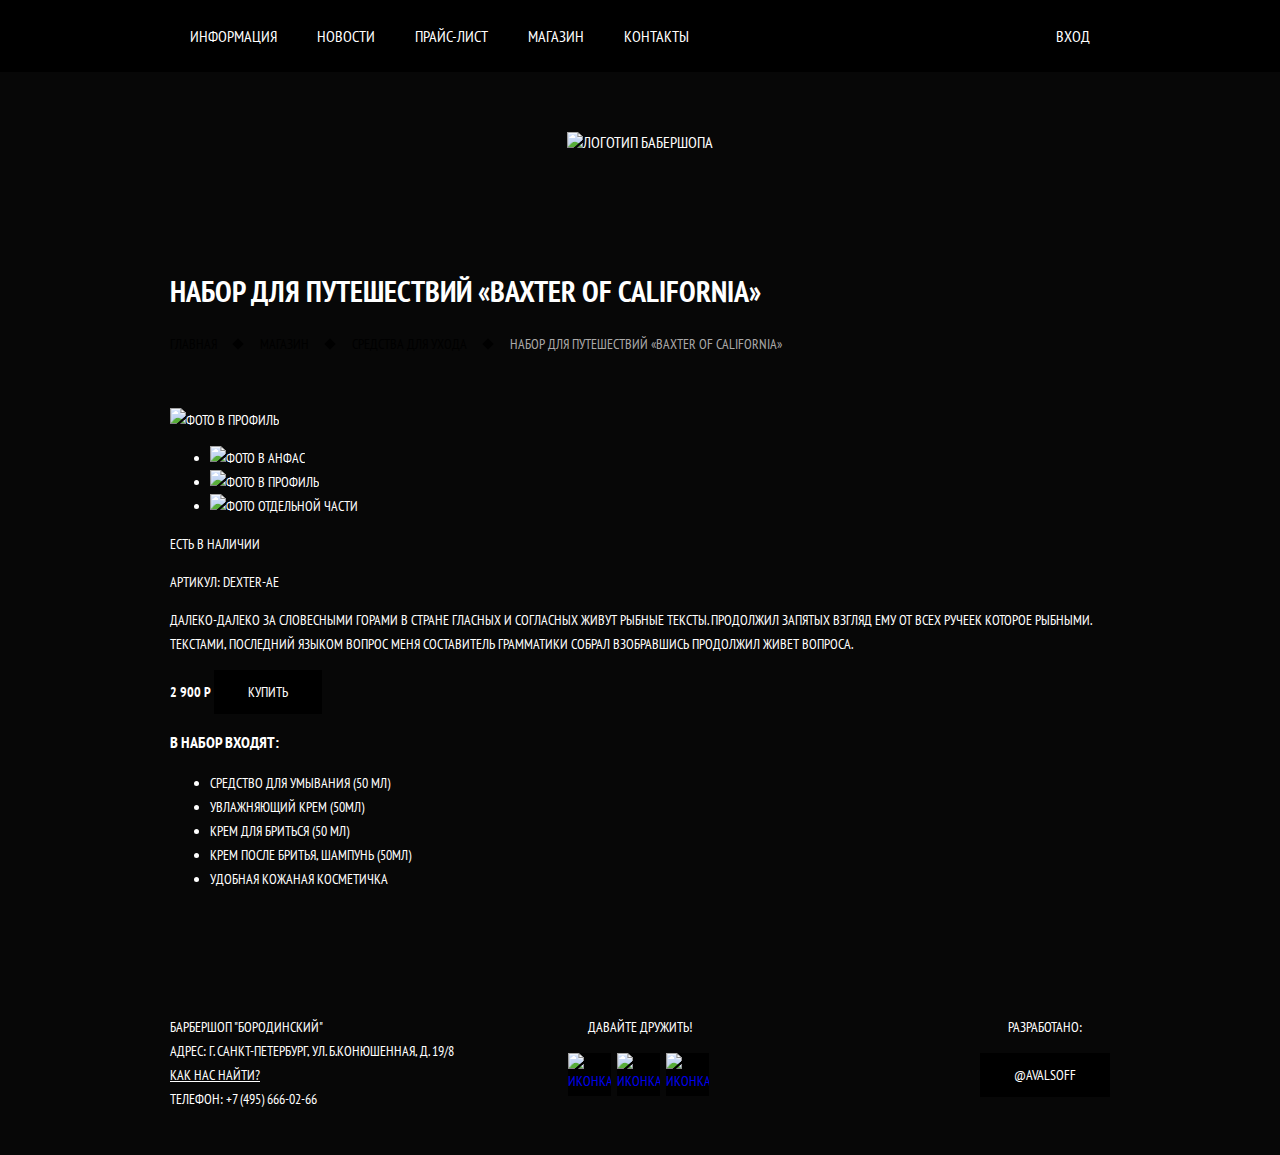
==== item.html @ 16725f1b "Style shop page" ====
<!DOCTYPE html>
<html lang="en">
<head>
  <meta charset="UTF-8">
  <meta name="viewport" content="width=device-width, initial-scale=1.0">
  <meta http-equiv="X-UA-Compatible" content="ie=edge">
  <title>Барбершоп Бородинский</title>
  <link href="https://fonts.googleapis.com/css?family=PT+Sans+Narrow:700&amp;subset=cyrillic" rel="stylesheet">
  <link rel="stylesheet" href="css/normalize.css">
  <link rel="stylesheet" href="css/styles.css">
</head>
<body>
  <header class="main-header"> 
    <nav class="main-nav">
      <a class="main-header__logo"><img class="logo__image" width="371" height="155" src="img/index-logo.svg" alt="Логотип бабершопа "></a>
      <div class="main-nav__top-wrapper">
        <div class="container main-nav__container">
          <ul class="site-nav">
            <li class="site-nav__item"><a class="site-nav__link" href="#">Информация</a></li>
            <li class="site-nav__item"><a class="site-nav__link" href="#">Новости</a></li>
            <li class="site-nav__item"><a class="site-nav__link" href="#">Прайс-лист</a></li>
            <li class="site-nav__item"><a class="site-nav__link" href="#">Магазин</a></li>
            <li class="site-nav__item"><a class="site-nav__link" href="#">Контакты</a></li>
          </ul>
          
          <ul class="user-options">
            <li class="user-options__item"><a href="#" class="user-options__login-button">Вход</a></li>
          </ul>
        </div>
      </div>
    </nav>
  </header> 
  
  <main class="container">
    
    <h1 class="main-heading">Набор для путешествий «Baxter of California»</h1>
    
    <ul class="breadcrumps">
      <li class="breadcrumps__item"><a href="#" class="breadcrumps__link">Главная</a></li>
      <li class="breadcrumps__item"><a href="#" class="breadcrumps__link">Магазин</a></li>
      <li class="breadcrumps__item"><a href="#" class="breadcrumps__link">Средства для ухода</a></li>
      <li class="breadcrumps__item breadcrumps__item--current">Набор для путешествий «Baxter of California»</li>
    </ul>
    
    <section class="product-photos">
      <h2 class="visually-hidden section-heading">Изображения товаров</h2>
      <div class="product-photos__full-photo">
        <img src="img/product-big.jpg" alt="Фото в профиль" width="140" height="149">
      </div>
      <ul class="product-photos__thumb-list">
        <li class="product-photos__thumb">
          <img src="img/product-big.jpg" alt="Фото в анфас" width="140" height="149">
        </li>
        <li class="product-photos__thumb">
          <img src="img/product-big.jpg" alt="Фото в профиль" width="140" height="149">
        </li>
        <li class="product-photos__thumb">
          <img src="img/product-big.jpg" alt="Фото отдельной части" width="140" height="149">
        </li>
      </ul>
    </section>
    
    <section class="product-info">
      <h2 class="visually-hidden section-heading">
        Описание товара
      </h2>
      
      <p class="availability">Есть в наличии</p>
      <p class="vendor-code">Артикул: dexter-ae</p>
      <p class="description">Далеко-далеко за словесными горами в стране гласных и согласных живут рыбные тексты. Продолжил запятых взгляд ему от всех ручеек которое рыбными. Текстами, последний языком вопрос меня составитель грамматики собрал взобравшись продолжил живет вопроса.</p>
      
      <div class="product-info__price">
        <b>2 900 Р</b>
        <a href="#" class="button">Купить</a>
      </div>
      <h3>В набор входят:</h3>
      <ul class="product-includes">
        <li class="product-includes__item">Средство для умывания (50 мл)</li>
        <li class="product-includes__item">Увлажняющий крем (50мл)</li>
        <li class="product-includes__item">Крем для бриться (50 мл)</li>
        <li class="product-includes__item">Крем после бритья, шампунь (50мл)</li>
        <li class="product-includes__item">Удобная кожаная косметичка</li>
      </ul>
    </section>    
    
  </main>
  
  <footer class="main-footer">
    <div class="container main-footer__container">
      <p class="main-footer__contacts">
        Барбершоп "Бородинский" <br>
        Адрес: г. Санкт-Петербург, ул. Б.Конюшенная, д. 19/8 <br>
        <a href="#" class="main-footer__find-us-link">Как нас найти?</a> <br>
        Телефон: <a class="main-footer__tel-link" href="tel:+74956660266">+7 (495) 666-02-66</a>
      </p>
      
      <div class="main-footer__social">
        <p>Давайте дружить!</p>
        <ul class="social-links">
          <li class="social-links__item">
            <a href="#" class="social-links__link">
              <h4 class="visually-hidden">Vkontakte</h4>
              <img src="img/vk.svg" alt="Иконка VK" class="social-links__icon">
            </a>
          </li>
          <li class="social-links__item">
            <a href="#" class="social-links__link">
              <h4 class="visually-hidden">Facebook</h4>
              <img src="img/facebook.svg" alt="Иконка Facebook" class="social-links__icon">
            </a>
          </li>
          <li class="social-links__item">
            <a href="#" class="social-links__link">
              <h4 class="visually-hidden">Instagram</h4>
              <img src="img/instagram.svg" alt="Иконка Instagram" class="social-links__icon">
            </a>
          </li> 
        </ul>
      </div>
      
      <div class="developed-by">
        <div class="developed-by__wrapper">
          <p class="developed-by__text">Разработано:</p>
          <a href="#" class="button button--hover-invert">@Avalsoff</a>
        </div>
      </div>
    </div>
  </footer>
  
  <section class="modal modal-login">
    <h2 class="section-heading modal-login__heading">Личный кабинет</h2>
    <p class="modal-login__text">Введите пожалуйста свой логин и пароль</p>
    <form class="modal-login__form" action="#" method="post">
      <div class="modal-login__form-field">
        <label for="modal-login-login" class="visually-hidden">Логин</label>
        <input type="text" name="login" id="modal-login-login" placeholder="Логин">
      </div>
      <div class="modal-login__form-field">
        <label for="modal-login-pass" class="visually-hidden">Пароль</label>
        <input type="password" name="pass" id="modal-login-pass" placeholder="Пароль">
      </div>
      
      <div class="modal-login__user-help">
        <label class="modal-login__remember" for="modal-login-remember">
          <input type="checkbox" name="remember" id="modal-login-remember" class="visually-hidden">  
          <span class="modal-login__remember-indicator"></span>
          Запомните меня
        </label> 
        <a href="#" class="modal-login__restore">Я забыл пароль!</a>
      </div>
      <button class="button modal-login__submit" type="submit">Войти</button>
      
    </form>
    <button class="modal-close" type="button">
      <span class="visually-hidden">Закрыть</span>
    </button>
  </section>
  
</body>
</html>
---- css/styles.css ----
html {
  box-sizing: border-box;
}

*, *::after, *::before {
  box-sizing: inherit;
}

body {
  margin: 0;
  padding: 0;
  
  background-image: url('../img/background.jpg');
  background-repeat: no-repeat;
  background-color: #070707;
  background-position-x: center;
  background-size: cover;
  
  font-family: 'PT Sans Narrow', Arial, sans-serif;
  font-size: 14px;
  line-height: 24px;
  text-transform: uppercase;
  color: #fff;
}

.container {
  width: 940px;
  margin: 0 auto
}

.visually-hidden:not(:focus):not(:active),
input[type="checkbox"].visually-hidden,
input[type="radio"].visually-hidden {
  position: absolute;
  
  width: 1px;
  height: 1px;
  margin: -1px;
  border: 0;
  padding: 0;
  
  white-space: nowrap;
  
  clip-path: inset(100%);
  clip: rect(0 0 0 0);
  overflow: hidden;
}

.section-heading {
  font-size: 30px;
  line-height: 42px;
}

.button {
  display: inline-block;
  
  padding: 10px 34px;
  border: 0;
  
  text-decoration: none;
  text-transform: uppercase;
  background: #000;
  color: #fff;
  line-height: 24px;
  cursor: pointer;
}

.button:hover {
  background-color: #663d15;
}

.button--hover-invert:hover {
  color: #000;
  background-color: #fff;
}

/*********************** Header ***********************/
.main-nav {
  display: flex;
  flex-direction: column-reverse;
  font-size: 16px;
  line-height: 20px;
}

.main-nav__top-wrapper {
  background-color: #000;
}

.main-nav__container {
  display: flex;
  justify-content: space-between;
}

.site-nav,
.user-options {
  display: flex;
  
  margin: 0;
  padding: 0;
  
  list-style-type: none;
  
}

.site-nav__link {
  display: block;
  
  padding: 26px  20px;
  
  color: #fff;
  text-decoration: none;
}

.site-nav__link:hover {
  background-color: #242424;  
}

.user-options__login-button {
  display: block;
  
  padding: 26px  20px 26px 55px;
  
  position: relative;
  
  color: #fff;
  text-decoration: none;
}

.user-options__login-button::before {
  display: block;
  
  content: url(../img/login.svg);
  
  position: absolute;
  left: 24px;
  top: 29px;
  
  opacity: .3;
}

.user-options__login-button:hover::before {
  opacity: 1;
}

.user-options__login-button:hover {
  background-color: #242424;
}

.main-header__logo {
  margin: 60px auto 68px;
}


/********************* Feautures *********************/
.features {
  margin-bottom: 80px;
}

.features__list {
  display: flex;
  justify-content: space-between;
  
  margin: 0;
  padding: 0;
  
  list-style-type: none;
}

.feautres__item {
  text-align: center;
  width: 280px
}

.feutures__heading {
  position: relative;
  font-size: 30px;
  margin-bottom: 72px;
}

.feutures__heading::after {
  content: "";
  width: 20px;
  height: 20px;
  
  position: absolute;
  top: 50%; margin-top: 34px;
  left: 50%; margin-left: -11px;
  
  background-color: #fff;
  
  transform: rotate(45deg);
}


/********************* News *********************/
.section-row {
  display: flex;
  flex: 0 0 auto;
  
  justify-content: space-between;
  
  background-image: url(../img/separator.png), url(../img/section-bg.png);
  background-color: #f8f5f2;
  background-repeat: no-repeat, repeat;
  background-position: center;
  
  color: #000;
  
  padding: 50px 80px;
  margin-bottom: 36px;
}

.news {
  max-width: 350px;
}

.news__list {
  list-style-type: none;
  margin: 0;
  padding: 0;
  margin-bottom: 30px;
}

.news__item {
  margin-bottom: 28px;
}

.news__link {
  text-decoration: none;
  color: #000;
}

.news__link:hover {
  text-decoration: underline;
}

.news__date {
  margin: 0;
  text-transform: none;
}


/********************* Gallery *********************/
.gallery {
  width: 300px;
  position: relative;
}

.gallery__link {
  box-sizing: border-box;
}

.gallery__image {
  width: 100%;
  height: auto;
  border: 7px solid #fff;
}

.gallery__button {
  width: 140px;
  text-transform: uppercase;
  margin-top: 40px;
}

.gallery__button--next {
  position: absolute;
  right: 0;
}


/********************* Contacts *********************/
.contacts {
  width: 350px;
}

.contacts__address {
  margin-bottom: 25px;
}

.contacts__time {
  margin-bottom: 25px;
}

.contacts__button {
  margin-right: 20px;
}

.contacts__tel {
  text-decoration: none;
  color: #000;
}

.contacts__tel:hover {
  text-decoration: underline;
}


/******************* Appointment *******************/
.appointment {
  width: 300px;
}

.appointment__form {
  display: flex;
  flex-wrap: wrap;
  justify-content: space-between;
}

.appointment__form-field {
  display: inline-block;
  margin-top: 8px;
}

.appointment__form-field label {
  display: block;
  margin-left: 17px;
  margin-bottom: 8px;
}

.appointment__form-field input {
  border: 2px solid #000101;
  padding: 12px 6px 11px 14px;
  width: 140px;
  color: #000;
  background: transparent;
}

.appointment__form-field input:hover {
  border: 2px solid #663d15;
}

.appointment__form-field input::placeholder {
  color: #000;
}

.appointment__submit-btn {
  width: 100%;
  text-transform: uppercase;
  margin-top: 20px;
}


/***************** Footer-contacts *****************/
.main-footer {
  margin-top: 60px;
  padding: 50px 0 30px 0;
  
  color: #fff;
  
  background-image: url(../img/footer-bg.png);
}

.main-footer__container {
  display: flex;
}

.main-footer__contacts {
  display: inline-block;
  flex: 1 0 0;
}

.main-footer__find-us-link {
  color: #fff;
}

.main-footer__tel-link {
  color: #fff;
  text-decoration: none;
}

.main-footer__tel-link:hover {
  text-decoration: underline;
}


/***************** Social *****************/
.main-footer__social {
  display: inline-block;
  text-align: center;
  margin: 0 40px;
  flex: 1 0 0;
}

.social-links {
  margin: 0;
  padding: 0;
  list-style-type: none;  
}

.social-links__item {
  display: inline-block;
  vertical-align: top;
  margin: 0 3px 6px 0;
}

.social-links__link {
  position: relative;
  display: block;
  width: 43px;
  height: 43px;
  background-color: #000;
}

.social-links__link:hover {
  filter: invert(1);
}

.social-links__icon {
  position: absolute;
  top: 0;
  right: 0;
  bottom: 0;
  left: 0;
  margin: auto;
}


/***************** Developed-by *****************/
.developed-by {
  text-align: end;
  flex: 1 0 0;
}

.developed-by__wrapper {  
  display: inline-block;
  text-align: center;
}


/***************** Modal-login *****************/
.modal {
  position: fixed;
  color: #000;
}

.modal-login {
  width: 460px;
  padding: 25px 80px 58px;
  top: 14%;
  left: 50%;
  margin-left: -230px;
  background-image: url(../img/section-bg.png);
  box-shadow: 0 30px 50px rgba(0, 1, 1, 0.75);
}

.modal-login__heading {
  margin-bottom: 0;
}

.modal-login__form-field input {
  width: 100%;
  margin-bottom: 8px;
  border: 2px solid #000101;
  padding: 12px 6px 11px 14px;  
  background: transparent;
  color: #000;
}

.modal-login__form-field input::placeholder {
  text-transform: uppercase;
  color: #000;
}

.modal-login__remember {
  position: relative;
  padding-left: 30px;
}

.modal-login__remember-indicator {
  position: absolute;
  left: 0;
  top: 2px;
  width: 20px;
  height: 20px;
  margin-right: 10px;
  border: 2px solid #000;
}

.modal-login__remember:hover {
  color: #663d15;
}

.modal-login__remember input:checked + .modal-login__remember-indicator::after,
.modal-login__remember input:checked + .modal-login__remember-indicator::before {
  top: 7px;
  left: 0;
  content: "";
  position: absolute;
  width: 16px;
  height: 3px;
  background-color: #000;
  border-radius: 3px;
}

.modal-login__remember input:checked + .modal-login__remember-indicator::after {
  transform: rotate(-45deg);
}

.modal-login__remember input:checked + .modal-login__remember-indicator::before {
  transform: rotate(45deg);
}

.modal-login__user-help {
  display: flex;
  justify-content: space-between;
  margin-top: 7px;
}

.modal-login__submit {
  margin-top: 14px;
  width: 100%;
}

.modal-close {
  position: absolute;
  width: 20px;
  height: 20px;
  right: -33px;
  top: 13px;
  background: transparent;
  border: none;
}

.modal-close::after,
.modal-close::before {
  top: 8px;
  left: 0;
  content: "";
  position: absolute;
  width: 23px;
  height: 4px;
  background-color: #d0d0d0;
  border-radius: 3px;
}

.modal-close::before {
  transform: rotate(-45deg);
}

.modal-close::after {
  transform: rotate(45deg);
}

.modal-close:hover::after,
.modal-close:hover::before {
  background-color: #b0b0b0;
}

.modal-close:hover {
  cursor: pointer;
}


/******************* Modal-map ********************/
.modal-map {
  top: 14%;
  left: 50%;
  margin-left: -390px;
  box-shadow: 0 30px 50px rgba(0, 1, 1, 0.75);
}

.modal-map__map-img {
  display: block;
  max-width: 100%;
  height: auto;  
  border: 6px solid white;  
}

.modal-login,
.modal-map {
  display: none;
}


/****************** Inner page body ****************/
.inner-page {
  color: #000;
  background-image: url(../img/section-bg.png);  
  background-size: initial;
  background-repeat: repeat;
}


/***************** Inner page header ****************/
.inner-page .main-header {
  background-color: #000;
}

.inner-page .main-nav {
  flex-direction: row;
  justify-content: flex-start;
}

.inner-page .main-header__logo {
  margin: 23px 40px 0 0;
}

.inner-page .user-options {
  margin-left: auto;
}

.site-nav__link--current {
  position: relative;
}

.site-nav__link--current::after {
  content: "";
  display: block;
  position: absolute;
  bottom: 0;
  left: 20px;
  right: 20px;
  height: 4px;
  background-color: #fff;
}


/***************** Inner page footer ****************/
.inner-page .main-footer {
  background-image: url(../img/footer-shadow.png), url(../img/footer-bg.png);
  background-repeat: repeat-x, repeat;
}


/***************** Shop page ****************/

/**************** Breadcrumps ***************/
.main-heading {
  margin-top: 50px  ;
  
  font-size: 30px;
  line-height: 42px;
}

.breadcrumps {
  list-style-type: none;
  margin: 0;
  padding: 0;  
  margin-bottom: 52px;
}

.breadcrumps__item {
  position: relative;
  display: inline-block;
  vertical-align: top;
  margin-right: 40px;
}

.breadcrumps__item::after {
  content: "";
  position: absolute;
  top: 8px;
  right: -25px;

  width: 8px;
  height: 8px;
  background-color: #000;

  transform: rotate(45deg);  
}

.breadcrumps__item:last-child::after {
  display: none;
}

.breadcrumps__item--current {
  color: #aba9a7;
}

.breadcrumps__link {
  text-decoration: none;
  color: #000;
}

.breadcrumps__link:hover {
  text-decoration: underline;
}



/**************** Filters ***************/
.shop-row {
  display: flex;
  justify-content: space-between;
}

.filter__group {
  border: none;
  margin: 0;
  padding: 0;
  margin-bottom: 30px;
}

.filter__legend {
  font-size: 24px;
  line-height: 30px;
}

.filter__list {
  list-style-type: none;
  margin: 0;
  margin-top: 30px;
  padding: 0;
}

.filter__option {
  margin-bottom: 17px;
  font-size: 14px;
  line-height: 18px;
}

.filter__manufacture {
  position: relative;
  padding-left: 43px;
  cursor: pointer;
}

.filter__manufacture-indicator {
  position: absolute;
  left: 0;
  top: -1px;
  width: 21px;
  height: 20px;
  margin-right: 10px;
  border: 2px solid #000;
}

.filter__manufacture:hover {
  color: #663d15;
}

.filter__manufacture input:checked + .filter__manufacture-indicator::after,
.filter__manufacture input:checked + .filter__manufacture-indicator::before {
  top: 7px;
  left: 2px;
  content: "";
  position: absolute;
  width: 13px;
  height: 2px;
  background-color: #000;
  border-radius: 3px;
}

.filter__manufacture input:checked + .filter__manufacture-indicator::after {
  transform: rotate(-45deg);
}

.filter__manufacture input:checked + .filter__manufacture-indicator::before {
  transform: rotate(45deg);
}


.filter__type {
  position: relative;
  padding-left: 43px;
  cursor: pointer;
}

.filter__type-indicator {
  position: absolute;
  left: 0;
  top: -2px;
  width: 21px;
  height: 21px;
  margin-right: 10px;
  border: 2px solid #000;
  border-radius: 50%;
}

.filter__type:hover {
  color: #663d15;
}

.filter__type input:checked + .filter__type-indicator::before {
  top: 4px;
  left: 4px;
  content: "";
  position: absolute;
  width: 9px;
  height: 9px;
  background-color: #000;
  border: 1px solid #000;
  border-radius: 50%;
}


/*************** Catalog ****************/
.catalog {
  width: 700px;
}

.catalog__list {
  list-style-type: none;
  margin: 0;
  padding: 0;
  display: flex;
  flex-wrap: wrap;
}

.catalog__item {
  width: 220px;
  height: 286px;
  margin: 0 20px 20px 0;
  background-color: #fff;
  box-shadow: 0 0 15px rgba(0, 1, 1, 0.2);
}

.catalog__item:nth-child(3n) {
  margin-right: 0;
}

.catalog__link {
  display: flex;
  flex-wrap: wrap;
  flex-direction: column-reverse;
  text-decoration: none;
  color: #000;
}

.catalog__item-heading {
  margin: 0;
  padding: 0 16px;
}

.catalog__item-category {
  font-size: 14px;
  line-height: 18px;
}

.catalog__item-price {
  display: flex;
  background-color: #e5e5e5;
  margin: 16px;
  margin-top: 8px;
  height: 43px;
}

.catalog__price-rub {
  flex-grow: 1;
  display: block;
  text-align: center;
  padding: 9px 0;
}

.catalog__price-btn {
  flex-shrink: 0;
  width: 70px;
  text-align: center;
  padding: 9px 0;
}


/**************** Pagination ***************/
.pagination {
  margin: 0;
  margin-top: 45px;
  padding: 0;
  list-style-type: none;
}

.pagination__item {
  display: inline-block;
}

.pagination__link {
  color: #fff;
  text-decoration: none;
  font-size: 14px;
  line-height: 18px;
  background-color: #000;
  padding: 12px 18px;
  margin-right: 4px;
}

.pagination__link:hover {
  background-color: #663d15;
}

.pagination__item--current .pagination__link {
  color: #000;
  background-color: #fff;
}
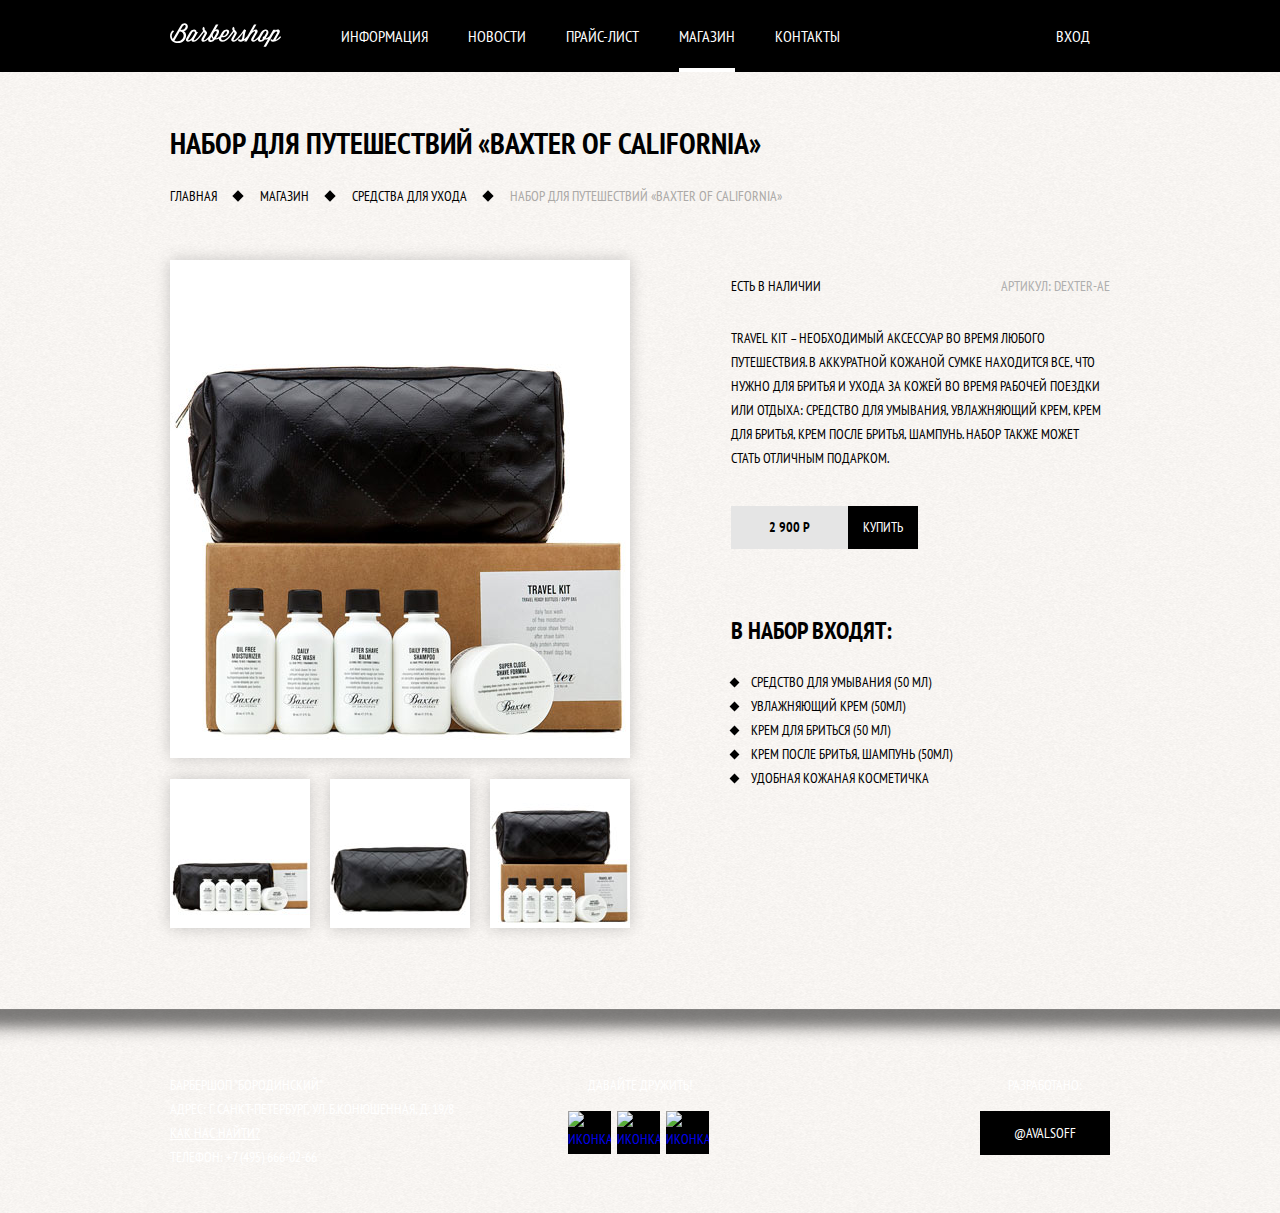
==== commit 6a4401d1: "Style item page" ====
--- a/item.html
+++ b/item.html
@@ -9,27 +9,23 @@
   <link rel="stylesheet" href="css/normalize.css">
   <link rel="stylesheet" href="css/styles.css">
 </head>
-<body>
+<body class="inner-page">
   <header class="main-header"> 
-    <nav class="main-nav">
-      <a class="main-header__logo"><img class="logo__image" width="371" height="155" src="img/index-logo.svg" alt="Логотип бабершопа "></a>
-      <div class="main-nav__top-wrapper">
-        <div class="container main-nav__container">
-          <ul class="site-nav">
-            <li class="site-nav__item"><a class="site-nav__link" href="#">Информация</a></li>
-            <li class="site-nav__item"><a class="site-nav__link" href="#">Новости</a></li>
-            <li class="site-nav__item"><a class="site-nav__link" href="#">Прайс-лист</a></li>
-            <li class="site-nav__item"><a class="site-nav__link" href="#">Магазин</a></li>
-            <li class="site-nav__item"><a class="site-nav__link" href="#">Контакты</a></li>
-          </ul>
-          
-          <ul class="user-options">
-            <li class="user-options__item"><a href="#" class="user-options__login-button">Вход</a></li>
-          </ul>
-        </div>
-      </div>
+    <nav class="main-nav container">
+      <a class="main-header__logo" href="index.html"><img class="logo__image" width="111" height="24" src="img/inner-logo.svg" alt="Логотип бабершопа "></a>
+      <ul class="site-nav">
+        <li class="site-nav__item"><a class="site-nav__link" href="index.html#info">Информация</a></li>
+        <li class="site-nav__item"><a class="site-nav__link" href="index.html#news">Новости</a></li>
+        <li class="site-nav__item"><a class="site-nav__link" href="price.html">Прайс-лист</a></li>
+        <li class="site-nav__item"><a class="site-nav__link site-nav__link--current" href="shop.html">Магазин</a></li>
+        <li class="site-nav__item"><a class="site-nav__link" href="index.html#info">Контакты</a></li>
+      </ul>
+      
+      <ul class="user-options">
+        <li class="user-options__item"><a href="#" class="user-options__login-button">Вход</a></li>
+      </ul>
     </nav>
-  </header> 
+  </header>
   
   <main class="container">
     
@@ -42,47 +38,52 @@
       <li class="breadcrumps__item breadcrumps__item--current">Набор для путешествий «Baxter of California»</li>
     </ul>
     
-    <section class="product-photos">
-      <h2 class="visually-hidden section-heading">Изображения товаров</h2>
-      <div class="product-photos__full-photo">
-        <img src="img/product-big.jpg" alt="Фото в профиль" width="140" height="149">
-      </div>
-      <ul class="product-photos__thumb-list">
-        <li class="product-photos__thumb">
-          <img src="img/product-big.jpg" alt="Фото в анфас" width="140" height="149">
-        </li>
-        <li class="product-photos__thumb">
-          <img src="img/product-big.jpg" alt="Фото в профиль" width="140" height="149">
-        </li>
-        <li class="product-photos__thumb">
-          <img src="img/product-big.jpg" alt="Фото отдельной части" width="140" height="149">
-        </li>
-      </ul>
-    </section>
-    
-    <section class="product-info">
-      <h2 class="visually-hidden section-heading">
-        Описание товара
-      </h2>
+    <div class="row-wrapper">
       
-      <p class="availability">Есть в наличии</p>
-      <p class="vendor-code">Артикул: dexter-ae</p>
-      <p class="description">Далеко-далеко за словесными горами в стране гласных и согласных живут рыбные тексты. Продолжил запятых взгляд ему от всех ручеек которое рыбными. Текстами, последний языком вопрос меня составитель грамматики собрал взобравшись продолжил живет вопроса.</p>
+      <section class="product-photos">
+        <h2 class="visually-hidden section-heading">Изображения товаров</h2>
+        <div class="product-photos__full-photo">
+          <img class="product-photos__img"src="img/product-big.jpg" alt="Фото в профиль" width="460" height="498">
+        </div>
+        <ul class="product-photos__thumb-list">
+          <li class="product-photos__thumb">
+            <img class="product-photos__img" src="img/product-small-1.jpg" alt="Фото в анфас" width="140" height="149">
+          </li>
+          <li class="product-photos__thumb">
+            <img class="product-photos__img" src="img/product-small-2.jpg" alt="Фото в профиль" width="140" height="149">
+          </li>
+          <li class="product-photos__thumb">
+            <img class="product-photos__img" src="img/product-small-3.jpg" alt="Фото отдельной части" width="140" height="149">
+          </li>
+        </ul>
+      </section>
       
-      <div class="product-info__price">
-        <b>2 900 Р</b>
-        <a href="#" class="button">Купить</a>
-      </div>
-      <h3>В набор входят:</h3>
-      <ul class="product-includes">
-        <li class="product-includes__item">Средство для умывания (50 мл)</li>
-        <li class="product-includes__item">Увлажняющий крем (50мл)</li>
-        <li class="product-includes__item">Крем для бриться (50 мл)</li>
-        <li class="product-includes__item">Крем после бритья, шампунь (50мл)</li>
-        <li class="product-includes__item">Удобная кожаная косметичка</li>
-      </ul>
-    </section>    
-    
+      <section class="product-info">
+        <h2 class="visually-hidden section-heading">
+          Описание товара
+        </h2>
+        
+        <div class="flex-wrapper">  
+          <p class="availability">Есть в наличии</p>
+          <p class="vendor-code">Артикул: dexter-ae</p>
+        </div>
+
+        <p class="description">Travel Kit – необходимый аксессуар во время любого путешествия. В аккуратной кожаной сумке находится все, что нужно для бритья и ухода за кожей во время рабочей поездки или отдыха: средство для умывания, увлажняющий крем, крем для бритья, крем после бритья, шампунь. Набор также может стать отличным подарком.</p>
+        
+        <div class="price price--item">
+          <b class="price__rub">2 900 Р</b>
+          <a href="#" class="button price__btn">Купить</a>
+        </div>
+        <h3 class="product-includes__heading">В набор входят:</h3>
+        <ul class="product-includes">
+          <li class="product-includes__item">Средство для умывания (50 мл)</li>
+          <li class="product-includes__item">Увлажняющий крем (50мл)</li>
+          <li class="product-includes__item">Крем для бриться (50 мл)</li>
+          <li class="product-includes__item">Крем после бритья, шампунь (50мл)</li>
+          <li class="product-includes__item">Удобная кожаная косметичка</li>
+        </ul>
+      </section>    
+    </div>
   </main>
   
   <footer class="main-footer">
@@ -98,19 +99,19 @@
         <p>Давайте дружить!</p>
         <ul class="social-links">
           <li class="social-links__item">
-            <a href="#" class="social-links__link">
+            <a href="http://vk.com" class="social-links__link">
               <h4 class="visually-hidden">Vkontakte</h4>
               <img src="img/vk.svg" alt="Иконка VK" class="social-links__icon">
             </a>
           </li>
           <li class="social-links__item">
-            <a href="#" class="social-links__link">
+            <a href="http://facebook.com" class="social-links__link">
               <h4 class="visually-hidden">Facebook</h4>
               <img src="img/facebook.svg" alt="Иконка Facebook" class="social-links__icon">
             </a>
           </li>
           <li class="social-links__item">
-            <a href="#" class="social-links__link">
+            <a href="http://instagram.com" class="social-links__link">
               <h4 class="visually-hidden">Instagram</h4>
               <img src="img/instagram.svg" alt="Иконка Instagram" class="social-links__icon">
             </a>
@@ -121,7 +122,7 @@
       <div class="developed-by">
         <div class="developed-by__wrapper">
           <p class="developed-by__text">Разработано:</p>
-          <a href="#" class="button button--hover-invert">@Avalsoff</a>
+          <a href="http://github.com/avalsoff" class="button button--hover-invert">@Avalsoff</a>
         </div>
       </div>
     </div>
--- a/css/styles.css
+++ b/css/styles.css
@@ -684,6 +684,10 @@
   justify-content: space-between;
 }
 
+.filters {
+  width: 240px;
+}
+
 .filter__group {
   border: none;
   margin: 0;
@@ -751,6 +755,7 @@
 
 
 .filter__type {
+  display: block;
   position: relative;
   padding-left: 43px;
   cursor: pointer;
@@ -797,7 +802,7 @@
   flex-wrap: wrap;
 }
 
-.catalog__item {
+.catalog-card {
   width: 220px;
   height: 286px;
   margin: 0 20px 20px 0;
@@ -805,11 +810,11 @@
   box-shadow: 0 0 15px rgba(0, 1, 1, 0.2);
 }
 
-.catalog__item:nth-child(3n) {
+.catalog-card:nth-child(3n) {
   margin-right: 0;
 }
 
-.catalog__link {
+.catalog-card__link {
   display: flex;
   flex-wrap: wrap;
   flex-direction: column-reverse;
@@ -817,32 +822,38 @@
   color: #000;
 }
 
-.catalog__item-heading {
+.catalog-card__heading {
   margin: 0;
   padding: 0 16px;
 }
 
-.catalog__item-category {
+.catalog-card__category {
   font-size: 14px;
   line-height: 18px;
 }
 
-.catalog__item-price {
+.catalog-card__img {
+  max-width: 100%;
+  height: auto;
+}
+
+.price {
   display: flex;
   background-color: #e5e5e5;
   margin: 16px;
   margin-top: 8px;
   height: 43px;
-}
-
-.catalog__price-rub {
+  width: 187px;
+}
+
+.price__rub {
   flex-grow: 1;
   display: block;
   text-align: center;
   padding: 9px 0;
 }
 
-.catalog__price-btn {
+.price__btn {
   flex-shrink: 0;
   width: 70px;
   text-align: center;
@@ -882,4 +893,91 @@
 }
 
 
-
+/**************** Item page***************/
+
+/**************** Product-photos ***************/
+.row-wrapper {
+  display: flex;
+  justify-content: space-between;
+  flex-wrap: wrap;
+}
+
+.product-photos {
+  max-width: 460px;
+}
+
+.product-photos__full-photo {
+  box-shadow: 0 0 15px rgba(0, 1, 1, 0.2);
+}
+
+.product-photos__img {
+  display: block;
+  min-width: 100%;
+  height: auto;
+}
+
+.product-photos__thumb-list {
+  margin: 21px 0;
+  padding: 0;
+  list-style-type: none;
+  display: flex;
+  justify-content: space-between;
+}
+
+.product-photos__thumb {
+  box-shadow: 0 0 15px rgba(0, 1, 1, 0.2);
+}
+
+
+/**************** Product-info ***************/
+
+.product-info {
+  width: 379px;
+}
+
+.vendor-code {
+  color: #aeaeae;
+}
+
+.flex-wrapper {
+  display: flex;
+  justify-content: space-between;
+}
+
+.description {
+  margin-bottom: 36px;
+}
+
+.price--item {
+  margin: 0;
+  margin-bottom: 67px;
+}
+
+.product-includes {
+  list-style-type: none;
+  margin: 0;
+  padding: 0;
+}
+
+.product-includes__heading {
+  font-size: 24px;
+  line-height: 30px;
+}
+
+.product-includes__item {
+  position: relative;
+  padding-left: 20px
+}
+
+.product-includes__item::before {
+  content: "";
+  position: absolute;
+  height: 7px;
+  width: 7px;
+  background-color: #000;
+  left: 0;
+  bottom: 0;
+  top: 0;
+  margin: auto;
+  transform: rotate(45deg);
+}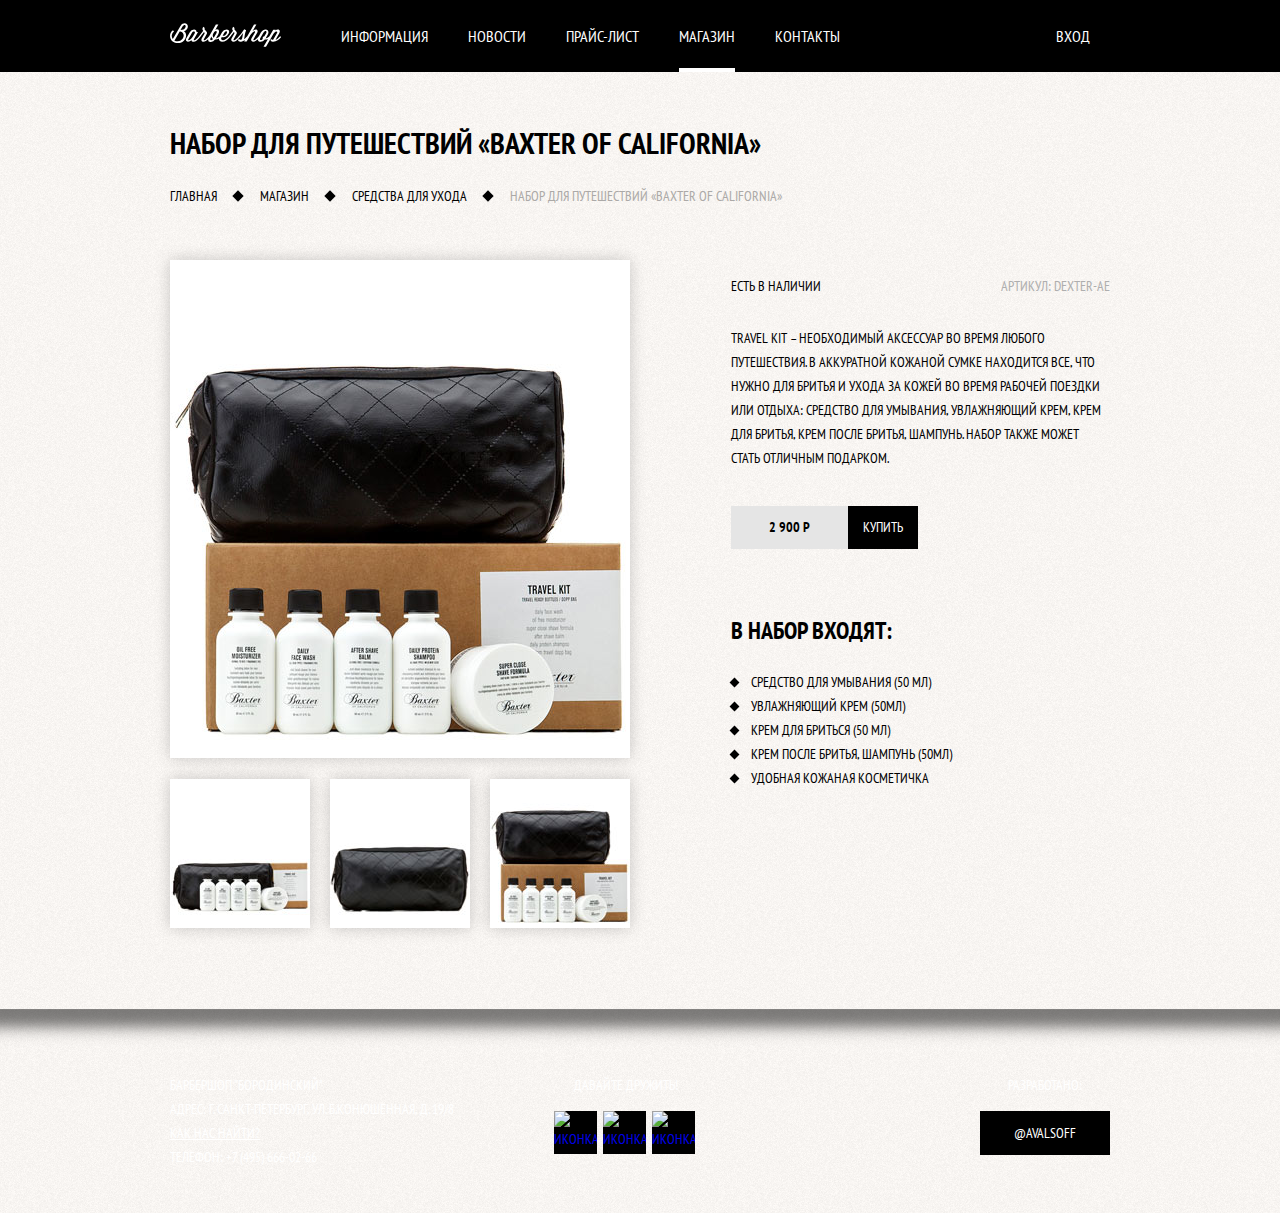
==== commit 90993587: "Add IE support" ====
--- a/item.html
+++ b/item.html
@@ -29,31 +29,39 @@
   
   <main class="container">
     
-    <h1 class="main-heading">Набор для путешествий «Baxter of California»</h1>
-    
-    <ul class="breadcrumps">
-      <li class="breadcrumps__item"><a href="#" class="breadcrumps__link">Главная</a></li>
-      <li class="breadcrumps__item"><a href="#" class="breadcrumps__link">Магазин</a></li>
-      <li class="breadcrumps__item"><a href="#" class="breadcrumps__link">Средства для ухода</a></li>
-      <li class="breadcrumps__item breadcrumps__item--current">Набор для путешествий «Baxter of California»</li>
-    </ul>
-    
-    <div class="row-wrapper">
+    <h1 class="main-heading ie-11-container">Набор для путешествий «Baxter of California»</h1>
+    <div class="ie-11-container">
+      <ul class="breadcrumps">
+        <li class="breadcrumps__item"><a href="index.html" class="breadcrumps__link">Главная</a></li>
+        <li class="breadcrumps__item"><a href="shop.html" class="breadcrumps__link">Магазин</a></li>
+        <li class="breadcrumps__item"><a href="shop.html" class="breadcrumps__link">Средства для ухода</a></li>
+        <li class="breadcrumps__item breadcrumps__item--current">Набор для путешествий «Baxter of California»</li>
+      </ul>
+    </div>
+    <div class="row-wrapper ie-11-container">
       
       <section class="product-photos">
         <h2 class="visually-hidden section-heading">Изображения товаров</h2>
         <div class="product-photos__full-photo">
-          <img class="product-photos__img"src="img/product-big.jpg" alt="Фото в профиль" width="460" height="498">
+          <a class="product-photos__link">
+            <img class="product-photos__img" src="img/product-big.jpg" alt="Фото в профиль" width="460" height="498">
+          </a>
         </div>
         <ul class="product-photos__thumb-list">
           <li class="product-photos__thumb">
-            <img class="product-photos__img" src="img/product-small-1.jpg" alt="Фото в анфас" width="140" height="149">
+            <a class="product-photos__link">
+              <img class="product-photos__img" src="img/product-small-1.jpg" alt="Фото в анфас" width="140" height="149">
+            </a>
           </li>
           <li class="product-photos__thumb">
-            <img class="product-photos__img" src="img/product-small-2.jpg" alt="Фото в профиль" width="140" height="149">
+            <a class="product-photos__link">
+              <img class="product-photos__img" src="img/product-small-2.jpg" alt="Фото в профиль" width="140" height="149">
+            </a>
           </li>
           <li class="product-photos__thumb">
-            <img class="product-photos__img" src="img/product-small-3.jpg" alt="Фото отдельной части" width="140" height="149">
+            <a class="product-photos__link">
+              <img class="product-photos__img" src="img/product-small-3.jpg" alt="Фото отдельной части" width="140" height="149">
+            </a>
           </li>
         </ul>
       </section>
@@ -67,7 +75,7 @@
           <p class="availability">Есть в наличии</p>
           <p class="vendor-code">Артикул: dexter-ae</p>
         </div>
-
+        
         <p class="description">Travel Kit – необходимый аксессуар во время любого путешествия. В аккуратной кожаной сумке находится все, что нужно для бритья и ухода за кожей во время рабочей поездки или отдыха: средство для умывания, увлажняющий крем, крем для бритья, крем после бритья, шампунь. Набор также может стать отличным подарком.</p>
         
         <div class="price price--item">
@@ -129,33 +137,47 @@
   </footer>
   
   <section class="modal modal-login">
-    <h2 class="section-heading modal-login__heading">Личный кабинет</h2>
-    <p class="modal-login__text">Введите пожалуйста свой логин и пароль</p>
-    <form class="modal-login__form" action="#" method="post">
-      <div class="modal-login__form-field">
-        <label for="modal-login-login" class="visually-hidden">Логин</label>
-        <input type="text" name="login" id="modal-login-login" placeholder="Логин">
-      </div>
-      <div class="modal-login__form-field">
-        <label for="modal-login-pass" class="visually-hidden">Пароль</label>
-        <input type="password" name="pass" id="modal-login-pass" placeholder="Пароль">
-      </div>
-      
-      <div class="modal-login__user-help">
-        <label class="modal-login__remember" for="modal-login-remember">
-          <input type="checkbox" name="remember" id="modal-login-remember" class="visually-hidden">  
-          <span class="modal-login__remember-indicator"></span>
-          Запомните меня
-        </label> 
-        <a href="#" class="modal-login__restore">Я забыл пароль!</a>
-      </div>
-      <button class="button modal-login__submit" type="submit">Войти</button>
-      
-    </form>
-    <button class="modal-close" type="button">
+    <div class="modal__content">
+      <h2 class="section-heading modal-login__heading">Личный кабинет</h2>
+      <p class="modal-login__text">Введите пожалуйста свой логин и пароль</p>
+      <form class="modal-login__form" action="#" method="post">
+        <div class="modal-login__form-field">
+          <label for="modal-login-login" class="visually-hidden">Логин</label>
+          <input type="text" name="login" id="modal-login-login" placeholder="Логин">
+        </div>
+        <div class="modal-login__form-field">
+          <label for="modal-login-pass" class="visually-hidden">Пароль</label>
+          <input type="password" name="pass" id="modal-login-pass" placeholder="Пароль">
+        </div>
+        
+        <div class="modal-login__user-help">
+          <label class="modal-login__remember" for="modal-login-remember">
+            <input type="checkbox" name="remember" id="modal-login-remember" class="visually-hidden">  
+            <span class="modal-login__remember-indicator"></span>
+            Запомните меня
+          </label> 
+          <a href="#" class="modal-login__restore">Я забыл пароль!</a>
+        </div>
+        <button class="button modal-login__submit" type="submit">Войти</button>
+        
+      </form>
+      <button class="modal-close login-close" type="button">
+        <span class="visually-hidden">Закрыть</span>
+      </button>
+    </div>
+  </section>
+  
+  <section class="modal modal-map">
+    <h2 class="visually-hidden">Как до нас добраться</h2>
+    <div class="modal-map__wrapper">
+      <script type="text/javascript" charset="utf-8" async src="https://api-maps.yandex.ru/services/constructor/1.0/js/?um=constructor%3Aa3d1e163e86c1de67b7e936b72a46a779e953db12b4d9442d9cfce7813c9e2ee&amp;lang=ru_RU&amp;scroll=true"></script>
+      <img class="modal-map__map-img" src="img/map.png"  width="780" height="574" alt="Офис компании по адресу ул. Большая Конюшенная 19/8, Санкт-Петербург">
+    </div>
+    <button class="modal-close map-close" type="button">
       <span class="visually-hidden">Закрыть</span>
     </button>
   </section>
   
+  <script src="js/scripts.js"></script>
 </body>
 </html>--- a/css/styles.css
+++ b/css/styles.css
@@ -25,7 +25,17 @@
 
 .container {
   width: 940px;
-  margin: 0 auto
+  margin: 0 auto;
+}
+
+.ie-11-container {  
+  width: 940px;
+  margin-left: auto;
+  margin-right: auto;
+}
+
+.ie-11-center {
+  align-self: center;
 }
 
 .visually-hidden:not(:focus):not(:active),
@@ -53,6 +63,7 @@
 
 .button {
   display: inline-block;
+  vertical-align: top;
   
   padding: 10px 34px;
   border: 0;
@@ -247,13 +258,17 @@
 }
 
 .gallery__link {
+  display: block;
   box-sizing: border-box;
+  width: 300px;
+  height: 170px;  
+  border: 7px solid #fff;
 }
 
 .gallery__image {
+  object-fit: cover;
   width: 100%;
-  height: auto;
-  border: 7px solid #fff;
+  height: 100%;
 }
 
 .gallery__button {
@@ -282,7 +297,7 @@
 }
 
 .contacts__button {
-  margin-right: 20px;
+  margin-right: 19px;
 }
 
 .contacts__tel {
@@ -308,6 +323,7 @@
 
 .appointment__form-field {
   display: inline-block;
+  vertical-align: top;
   margin-top: 8px;
 }
 
@@ -356,7 +372,7 @@
 
 .main-footer__contacts {
   display: inline-block;
-  flex: 1 0 0;
+  vertical-align: top;
 }
 
 .main-footer__find-us-link {
@@ -376,9 +392,9 @@
 /***************** Social *****************/
 .main-footer__social {
   display: inline-block;
+  vertical-align: top;
   text-align: center;
-  margin: 0 40px;
-  flex: 1 0 0;
+  margin: 0 40px 0 100px;
 }
 
 .social-links {
@@ -417,20 +433,48 @@
 
 /***************** Developed-by *****************/
 .developed-by {
-  text-align: end;
-  flex: 1 0 0;
-}
-
-.developed-by__wrapper {  
-  display: inline-block;
+  margin-left: auto;
+}
+
+.developed-by__text {
   text-align: center;
 }
-
 
 /***************** Modal-login *****************/
 .modal {
   position: fixed;
   color: #000;
+}
+
+@keyframes overlay {
+  from {background-color: inherit;}
+  to {background-color: rgba(0, 0, 0, .6);}
+}
+
+.overlay::after {
+  content: "";
+  position: fixed;
+  width: 100%;
+  height: 100%;
+  top: 0;
+  right: 0;
+  left: 0;
+  bottom: 0;
+  z-index: -2;
+  animation: overlay 1s forwards;
+}
+
+.overlay::before {
+  content: "";
+  position: absolute;
+  width: 100%;
+  height: 100%;
+  top: 0;
+  right: 0;
+  left: 0;
+  bottom: 0;
+  z-index: -1;
+  background-image: url(../img/section-bg.png);
 }
 
 .modal-login {
@@ -480,6 +524,11 @@
   color: #663d15;
 }
 
+.modal-login__remember input:focus + .modal-login__remember-indicator {
+  outline: dodgerblue auto 5px;
+  outline: -webkit-focus-ring-color auto 5px;
+}
+
 .modal-login__remember input:checked + .modal-login__remember-indicator::after,
 .modal-login__remember input:checked + .modal-login__remember-indicator::before {
   top: 7px;
@@ -559,11 +608,21 @@
   box-shadow: 0 30px 50px rgba(0, 1, 1, 0.75);
 }
 
+.modal-map__wrapper {
+  position: relative;
+  width: 780px;
+  height: 574px;
+  border: 6px solid white;
+}
+
 .modal-map__map-img {
+  position: absolute;
+  top: 0;
+  right: 0;
   display: block;
   max-width: 100%;
-  height: auto;  
-  border: 6px solid white;  
+  height: 100%;
+  z-index: -1;
 }
 
 .modal-login,
@@ -575,9 +634,7 @@
 /****************** Inner page body ****************/
 .inner-page {
   color: #000;
-  background-image: url(../img/section-bg.png);  
-  background-size: initial;
-  background-repeat: repeat;
+  background: url(../img/section-bg.png);
 }
 
 
@@ -651,11 +708,11 @@
   position: absolute;
   top: 8px;
   right: -25px;
-
+  
   width: 8px;
   height: 8px;
   background-color: #000;
-
+  
   transform: rotate(45deg);  
 }
 
@@ -733,6 +790,11 @@
   color: #663d15;
 }
 
+.filter__manufacture input:focus + .filter__manufacture-indicator {
+  outline: dodgerblue auto 5px;
+  outline: -webkit-focus-ring-color auto 5px;
+}
+
 .filter__manufacture input:checked + .filter__manufacture-indicator::after,
 .filter__manufacture input:checked + .filter__manufacture-indicator::before {
   top: 7px;
@@ -752,7 +814,6 @@
 .filter__manufacture input:checked + .filter__manufacture-indicator::before {
   transform: rotate(45deg);
 }
-
 
 .filter__type {
   display: block;
@@ -776,6 +837,12 @@
   color: #663d15;
 }
 
+.filter__type input:focus + .filter__type-indicator {
+  outline: dodgerblue auto 5px;
+  outline: -webkit-focus-ring-color auto 5px;
+}
+
+
 .filter__type input:checked + .filter__type-indicator::before {
   top: 4px;
   left: 4px;
@@ -833,8 +900,9 @@
 }
 
 .catalog-card__img {
-  max-width: 100%;
-  height: auto;
+  object-fit: cover;
+  width: 100%;
+  height: 100%;
 }
 
 .price {
@@ -871,6 +939,7 @@
 
 .pagination__item {
   display: inline-block;
+  vertical-align: top;
 }
 
 .pagination__link {
@@ -910,10 +979,16 @@
   box-shadow: 0 0 15px rgba(0, 1, 1, 0.2);
 }
 
+.product-photos__link {
+  display: block;
+  cursor: pointer;
+}
+
 .product-photos__img {
   display: block;
-  min-width: 100%;
-  height: auto;
+  object-fit: cover;
+  width: 100%;
+  height: 100%;
 }
 
 .product-photos__thumb-list {
@@ -980,4 +1055,138 @@
   top: 0;
   margin: auto;
   transform: rotate(45deg);
-}+}
+
+
+/********* Price Page (fill in admin panel) **********/
+.inner-content h2 {
+  font-size: 24px;
+  line-height: 30px;
+  margin-bottom: 30px;
+  margin-top: 70px;
+}
+
+.inner-content h2 + h3 {
+  margin-top: 30px;
+}
+
+.inner-content ul {
+  margin: 0;
+  padding: 0;
+  list-style-type: none;
+}
+
+.inner-content li {
+  position: relative;
+  padding-left: 20px;
+  margin-bottom: 14px;
+}
+
+.inner-content li::after {
+  content: "";
+  position: absolute;
+  width: 7px;
+  height: 7px;
+  background-color: #000;
+  left: 0;
+  top: 0;
+  bottom: 0;
+  margin: auto;
+  transform: rotate(45deg)
+}
+
+.inner-content table {
+  border-collapse: collapse;
+}
+
+.inner-content td {
+  border: 2px solid #000;
+  padding: 10px 18px;
+}
+
+.inner-content p {
+  margin: 14px 0;
+}
+
+.inner-content .big-heading {
+  display: flex;
+  justify-content: center;
+  align-items: center;
+  font-size: 48px;
+  line-height: 48px;
+  text-align: center;
+  margin-top: 70px;
+  margin-bottom: 65px;
+}
+
+.inner-content .big-heading::after,
+.inner-content .big-heading::before {
+  content: "";
+  flex-grow: 1;
+  flex-shrink: 0;
+  height: 2px;
+  background-color: #000;
+}
+
+.inner-content .big-heading::after {
+  margin-left: 25px;
+}
+
+.inner-content .big-heading::before {
+  margin-right: 25px;
+}
+
+.inner-content .custom-table-1 {
+  width: 100%;
+}
+
+.inner-content .custom-table-1 td {
+  width: 50%;
+}
+
+.inner-content .custom-table-1 td:last-child {
+  text-align: center;
+}
+
+.inner-content .ic-row {
+  display: flex;
+  flex-wrap: wrap;
+  justify-content: space-between;
+  margin-bottom: 70px;
+}
+
+.inner-content .ic-row > h2:first-child {
+  width: 100%;
+  margin-top: 0;
+}
+
+.inner-content .ic-col-left {  
+  width: 460px;
+}
+
+.inner-content .ic-col-right {  
+  width: 460px;
+}
+
+.inner-content .ic-col-left :first-child,
+.inner-content .ic-col-right :first-child {
+  margin-top: 0;
+}
+
+.inner-content .ic-col-left :last-child,
+.inner-content .ic-col-right :last-child {
+  margin-bottom: 0;
+}
+
+/************* Pop-up animation ************/
+.modal-show {
+  display: block;
+  animation: show 0.5s;
+}
+
+@keyframes show {
+  0%    {transform: translateY(-1000px)}
+  50%   {transform: translateY(50px)}
+  75%   {transform: translateY(-50px)}
+  100%  {transform: translateY(0)}
+}
